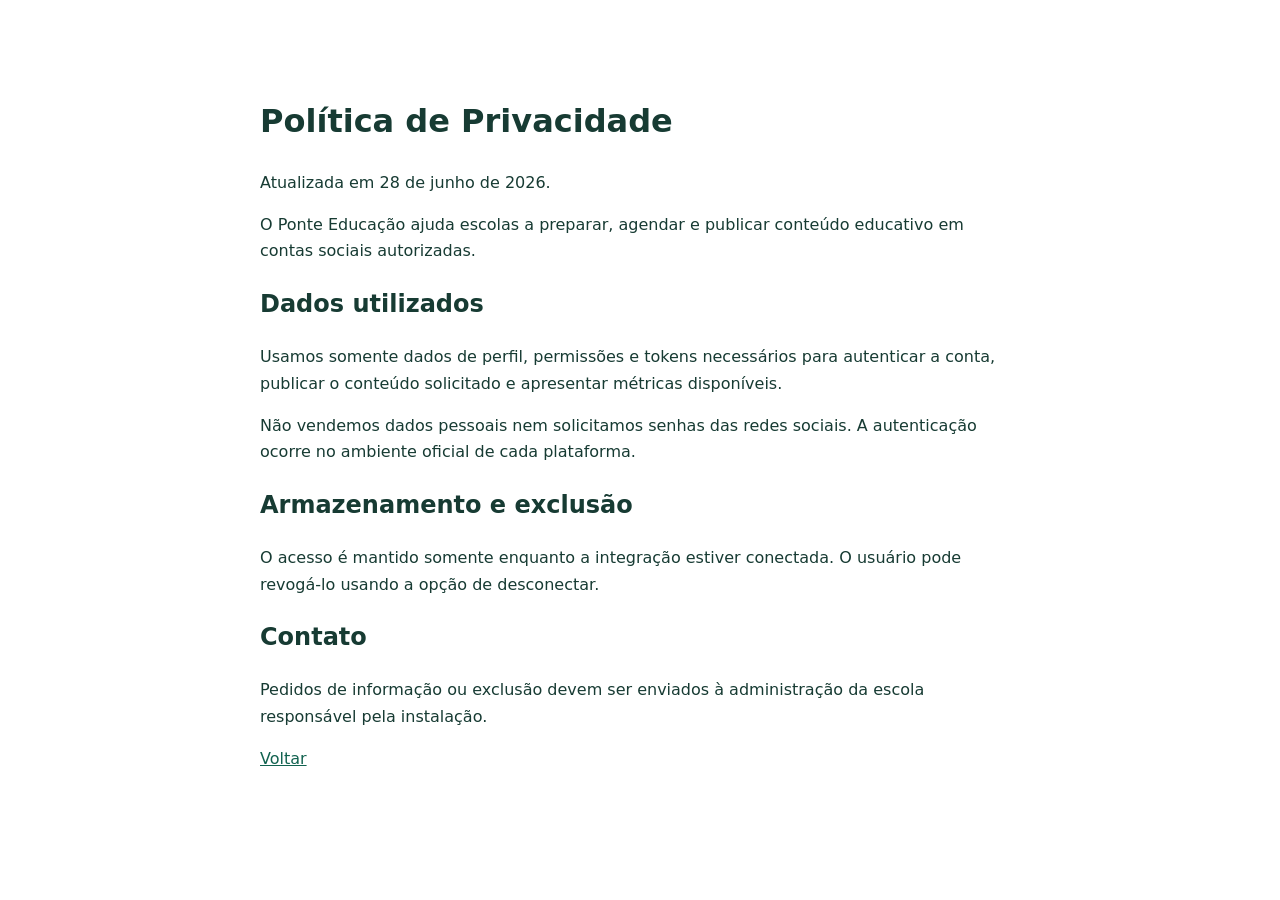
==== privacy.html @ 400f4bdd "Create privacy.html" ====
<!doctype html><html lang="pt-BR"><head><meta charset="utf-8"><meta name="viewport" content="width=device-width,initial-scale=1"><title>Privacidade — Ponte Educação</title><style>body{font-family:system-ui;max-width:760px;margin:50px auto;padding:24px;line-height:1.65;color:#173b33}a{color:#11624f}</style></head><body><h1>Política de Privacidade</h1><p>Atualizada em 28 de junho de 2026.</p><p>O Ponte Educação ajuda escolas a preparar, agendar e publicar conteúdo educativo em contas sociais autorizadas.</p><h2>Dados utilizados</h2><p>Usamos somente dados de perfil, permissões e tokens necessários para autenticar a conta, publicar o conteúdo solicitado e apresentar métricas disponíveis.</p><p>Não vendemos dados pessoais nem solicitamos senhas das redes sociais. A autenticação ocorre no ambiente oficial de cada plataforma.</p><h2>Armazenamento e exclusão</h2><p>O acesso é mantido somente enquanto a integração estiver conectada. O usuário pode revogá-lo usando a opção de desconectar.</p><h2>Contato</h2><p>Pedidos de informação ou exclusão devem ser enviados à administração da escola responsável pela instalação.</p><p><a href="index.html">Voltar</a></p></body></html>
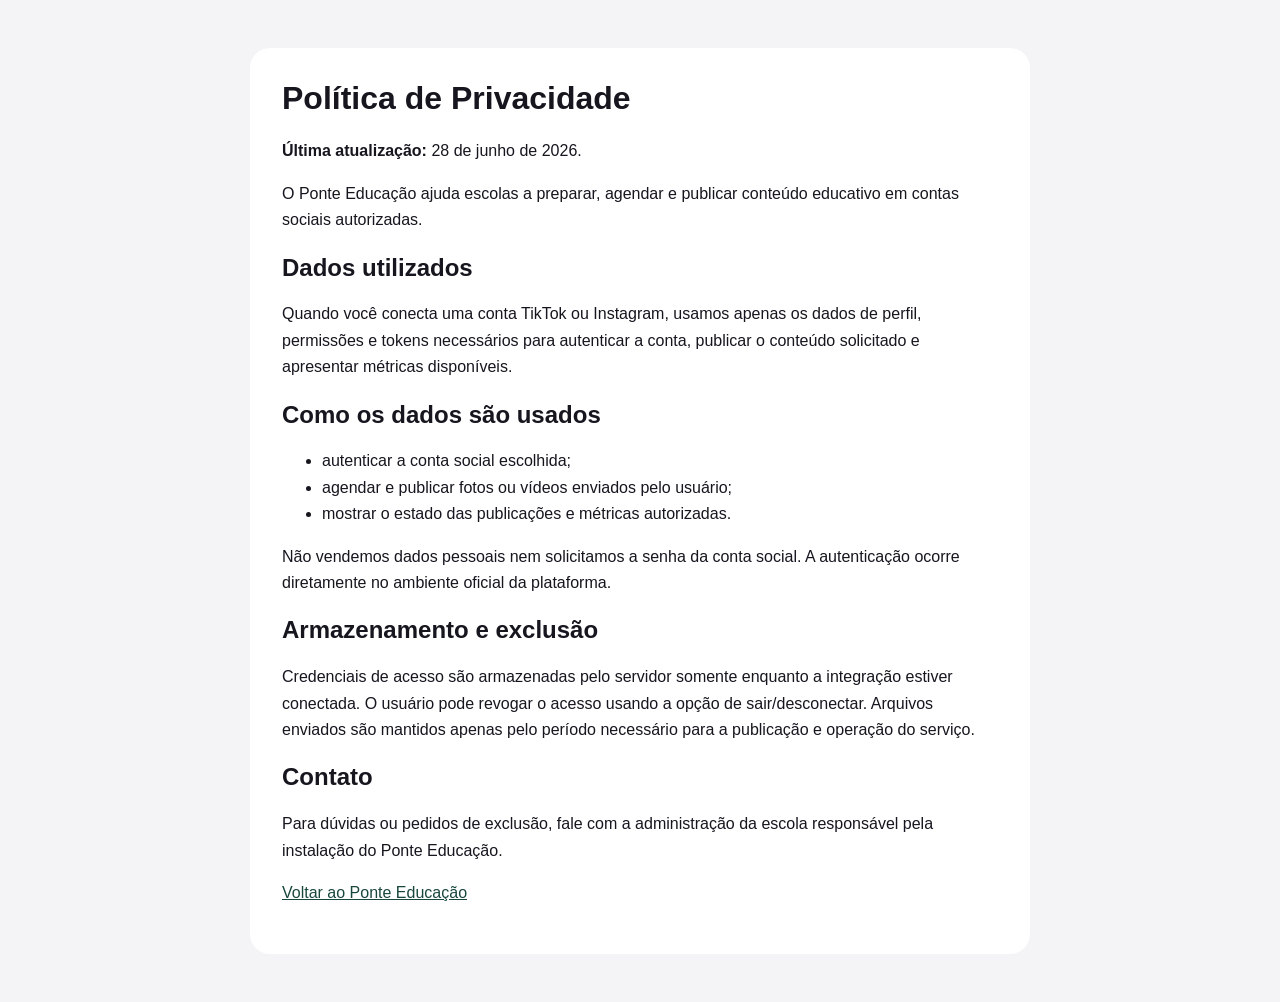
==== commit 8575e0c5: "JORELWAST-platform" ====
--- a/privacy.html
+++ b/privacy.html
@@ -1 +1,27 @@
-<!doctype html><html lang="pt-BR"><head><meta charset="utf-8"><meta name="viewport" content="width=device-width,initial-scale=1"><title>Privacidade — Ponte Educação</title><style>body{font-family:system-ui;max-width:760px;margin:50px auto;padding:24px;line-height:1.65;color:#173b33}a{color:#11624f}</style></head><body><h1>Política de Privacidade</h1><p>Atualizada em 28 de junho de 2026.</p><p>O Ponte Educação ajuda escolas a preparar, agendar e publicar conteúdo educativo em contas sociais autorizadas.</p><h2>Dados utilizados</h2><p>Usamos somente dados de perfil, permissões e tokens necessários para autenticar a conta, publicar o conteúdo solicitado e apresentar métricas disponíveis.</p><p>Não vendemos dados pessoais nem solicitamos senhas das redes sociais. A autenticação ocorre no ambiente oficial de cada plataforma.</p><h2>Armazenamento e exclusão</h2><p>O acesso é mantido somente enquanto a integração estiver conectada. O usuário pode revogá-lo usando a opção de desconectar.</p><h2>Contato</h2><p>Pedidos de informação ou exclusão devem ser enviados à administração da escola responsável pela instalação.</p><p><a href="index.html">Voltar</a></p></body></html>
+<!doctype html>
+<html lang="pt-BR">
+<head>
+  <meta charset="utf-8">
+  <meta name="viewport" content="width=device-width, initial-scale=1">
+  <title>Política de Privacidade — Ponte Educação</title>
+  <link rel="stylesheet" href="/styles.css">
+  <style>main{max-width:780px;margin:48px auto;padding:32px;background:#fff;border-radius:20px}h1{margin-top:0}p,li{line-height:1.65}a{color:#17473d}</style>
+</head>
+<body>
+  <main>
+    <h1>Política de Privacidade</h1>
+    <p><strong>Última atualização:</strong> 28 de junho de 2026.</p>
+    <p>O Ponte Educação ajuda escolas a preparar, agendar e publicar conteúdo educativo em contas sociais autorizadas.</p>
+    <h2>Dados utilizados</h2>
+    <p>Quando você conecta uma conta TikTok ou Instagram, usamos apenas os dados de perfil, permissões e tokens necessários para autenticar a conta, publicar o conteúdo solicitado e apresentar métricas disponíveis.</p>
+    <h2>Como os dados são usados</h2>
+    <ul><li>autenticar a conta social escolhida;</li><li>agendar e publicar fotos ou vídeos enviados pelo usuário;</li><li>mostrar o estado das publicações e métricas autorizadas.</li></ul>
+    <p>Não vendemos dados pessoais nem solicitamos a senha da conta social. A autenticação ocorre diretamente no ambiente oficial da plataforma.</p>
+    <h2>Armazenamento e exclusão</h2>
+    <p>Credenciais de acesso são armazenadas pelo servidor somente enquanto a integração estiver conectada. O usuário pode revogar o acesso usando a opção de sair/desconectar. Arquivos enviados são mantidos apenas pelo período necessário para a publicação e operação do serviço.</p>
+    <h2>Contato</h2>
+    <p>Para dúvidas ou pedidos de exclusão, fale com a administração da escola responsável pela instalação do Ponte Educação.</p>
+    <p><a href="/">Voltar ao Ponte Educação</a></p>
+  </main>
+</body>
+</html>
--- a/styles.css
+++ b/styles.css
@@ -0,0 +1 @@
+:root{--ink:#17151e;--muted:#777482;--line:#e8e5ec;--surface:#fff;--soft:#f7f6f9;--purple:#6c3ee8;--orange:#ff7448;font-family:Inter,Arial,sans-serif;color:var(--ink);background:#f4f3f6;font-synthesis:none}*{box-sizing:border-box}body{margin:0;min-height:100vh}.shell{display:grid;grid-template-columns:238px minmax(0,1fr);min-height:100vh}.sidebar{position:sticky;top:0;height:100vh;background:#17141d;color:#fff;padding:24px 16px;display:flex;flex-direction:column}.logo{display:flex;align-items:center;gap:10px;color:#fff;text-decoration:none;padding:0 8px 28px}.logo>span{width:36px;height:36px;border-radius:10px;display:grid;place-items:center;background:linear-gradient(135deg,var(--purple),#ad65ff);font-size:12px;font-weight:900}.logo strong{font-size:16px;letter-spacing:.02em}.logo em{font-style:normal;color:#a78af7}.sidebar nav{display:grid;gap:5px}.sidebar nav button{border:0;background:transparent;color:#aaa4b5;display:flex;align-items:center;gap:12px;padding:11px 12px;border-radius:9px;font:600 13px Inter;text-align:left;cursor:pointer}.sidebar nav button:hover,.sidebar nav button.active{background:#2b2634;color:#fff}.sidebar nav svg{width:18px}.sidebar nav b{margin-left:auto;background:#3d354c;padding:2px 7px;border-radius:99px;font-size:10px}.system-card{margin-top:auto;display:flex;gap:10px;align-items:center;background:#221e29;border:1px solid #342e3e;padding:12px;border-radius:10px}.system-card .pulse{width:8px;height:8px;border-radius:50%;background:#43d89d;box-shadow:0 0 0 5px #43d89d18}.system-card div,.sidebar-profile div{display:flex;flex-direction:column;gap:3px}.system-card b{font-size:11px}.system-card small,.sidebar-profile small{font-size:9px;color:#96909e}.sidebar-profile{display:flex;gap:9px;align-items:center;padding:18px 7px 0}.sidebar-profile img{width:34px;height:34px;border-radius:50%;object-fit:cover;background:#3a3442}.sidebar-profile b{font-size:11px}main{min-width:0;padding:0 34px 50px}.topbar{height:96px;display:flex;justify-content:space-between;align-items:center}.breadcrumb{font-size:9px;letter-spacing:.13em;color:#9a96a1}.topbar h1{margin:7px 0 0;font-size:22px}.top-actions{display:flex;gap:9px}.primary,.secondary,.ghost{border-radius:9px;min-height:40px;padding:9px 13px;display:inline-flex;align-items:center;justify-content:center;gap:7px;text-decoration:none;font:700 12px Inter;cursor:pointer}.primary{background:#1d1923;color:#fff;border:1px solid #1d1923}.secondary,.ghost{background:#fff;color:#292531;border:1px solid #ddd9e2}.ghost{width:40px;padding:0}.primary svg,.secondary svg,.ghost svg{width:16px}.view{display:none}.view.active{display:block}.profile-hero{height:270px;position:relative;border-radius:18px;overflow:hidden;background:#241c32;color:#fff;box-shadow:0 18px 60px #281a3b1f}.hero-photo{position:absolute;inset:-40px;background-size:cover;background-position:center;filter:blur(28px) saturate(1.2);transform:scale(1.13)}.hero-shade{position:absolute;inset:0;background:linear-gradient(90deg,#17131edc 0%,#21162eb0 48%,#18131c55)}.hero-content{position:absolute;left:34px;bottom:32px;display:flex;align-items:center;gap:18px}.hero-content img{width:88px;height:88px;border-radius:24px;object-fit:cover;border:3px solid #ffffff6b;background:#332b3b}.hero-content span,.eyebrow{font-size:9px;font-weight:800;letter-spacing:.13em;color:#9e7aff}.hero-content h2{font-size:25px;margin:6px 0}.hero-content p{margin:0;color:#c6c0cb;font-size:11px}.hero-actions{position:absolute;right:30px;bottom:33px;display:flex;gap:8px}.hero-actions a,.hero-actions button{border:1px solid #ffffff24;background:#ffffff13;color:#fff;border-radius:9px;padding:10px 13px;display:flex;align-items:center;gap:7px;text-decoration:none;font:700 11px Inter;cursor:pointer}.hero-actions a{background:#fff;color:#211b29}.hero-actions svg{width:15px}.metrics{display:grid;grid-template-columns:repeat(4,1fr);gap:14px;margin:18px 0}.metrics article{background:#fff;border:1px solid var(--line);border-radius:13px;padding:17px}.metrics span{display:flex;gap:7px;align-items:center;font-size:10px;color:#77717e;font-weight:700}.metrics span svg{width:15px;color:var(--purple)}.metrics strong{display:block;font-size:28px;margin:12px 0 5px}.metrics small{font-size:9px;color:#a29da7}.dashboard-grid{display:grid;grid-template-columns:minmax(0,1.5fr) minmax(300px,.8fr);gap:15px}.panel{background:#fff;border:1px solid var(--line);border-radius:14px;padding:20px}.panel-head{display:flex;justify-content:space-between;align-items:flex-start;margin-bottom:17px}.panel-head h3{margin:5px 0 0;font-size:15px}.panel-head a,.panel-head button{border:0;background:transparent;color:#6d3fe6;text-decoration:none;font:700 10px Inter;display:flex;gap:5px;align-items:center;cursor:pointer}.panel-head svg{width:13px}.pipeline{display:grid;grid-template-columns:repeat(4,1fr);gap:8px}.pipeline>div{position:relative;border:1px solid #ebe8ef;border-radius:11px;padding:14px;background:#fbfafe;display:flex;flex-direction:column;gap:7px}.pipeline>div>span{position:absolute;right:9px;top:8px;font-size:8px;color:#b2adb8}.pipeline svg{width:20px;color:var(--purple)}.pipeline b{font-size:10px}.pipeline small{font-size:8px;line-height:1.4;color:#8d8793}.drop-launch{margin-top:12px;border:1px dashed #c9b9ef;background:#f8f5ff;border-radius:11px;padding:15px;display:grid;grid-template-columns:30px 1fr 20px;align-items:center;gap:10px;color:#2d2538;text-decoration:none}.drop-launch>svg:first-child{color:var(--purple)}.drop-launch div{display:flex;flex-direction:column;gap:3px}.drop-launch b{font-size:11px}.drop-launch small{font-size:9px;color:#8a8490}.activity-list{display:grid}.activity{display:grid;grid-template-columns:32px minmax(0,1fr) auto;gap:9px;align-items:center;padding:9px 0;border-bottom:1px solid #f0edf2}.activity:last-child{border:0}.activity-icon{width:30px;height:30px;border-radius:8px;background:#f0eaff;color:#7146d9;display:grid;place-items:center}.activity-icon.published{background:#e7f8f1;color:#198461}.activity-icon.failed{background:#fff0ed;color:#c14d3c}.activity-icon svg{width:14px}.activity>div{display:flex;flex-direction:column;gap:3px;min-width:0}.activity b{font-size:10px;overflow:hidden;text-overflow:ellipsis;white-space:nowrap}.activity small,.activity time{font-size:8px;color:#9b96a1}.channels-strip{margin-top:15px}.channel-preview{display:grid;grid-template-columns:repeat(4,1fr);gap:8px}.channel-preview>div{display:flex;gap:10px;align-items:center;padding:11px;background:#f8f7fa;border-radius:9px}.channel-preview svg{width:17px;color:var(--purple)}.channel-preview span{display:flex;flex-direction:column;gap:3px}.channel-preview b{font-size:9px}.channel-preview small{font-size:8px;color:#918b97}.section-intro{padding:15px 0 24px}.section-intro h2{font-size:27px;margin:7px 0}.section-intro p{color:#817b87;font-size:12px}.studio-grid{display:grid;grid-template-columns:1.2fr .8fr;gap:16px}.studio-launch{min-height:350px;border-radius:18px;padding:34px;background:linear-gradient(135deg,#1e1828,#4e28a4 65%,#ff7148);color:#fff;text-decoration:none;display:flex;flex-direction:column;align-items:flex-start}.studio-launch>svg{width:42px;height:42px}.studio-launch h3{font-size:29px;margin:55px 0 10px}.studio-launch p{max-width:520px;color:#d7cfdf;line-height:1.6}.studio-launch span{margin-top:auto;font-size:12px;font-weight:800;display:flex;gap:6px}.studio-launch span svg{width:15px}.feature-stack{display:grid;gap:10px}.feature-stack>div{background:#fff;border:1px solid var(--line);border-radius:14px;padding:20px;display:grid;grid-template-columns:35px 1fr;gap:3px 10px}.feature-stack svg{grid-row:1/3;width:23px;color:var(--purple)}.feature-stack b{font-size:12px}.feature-stack small{font-size:9px;color:#88828e}.channel-grid,.accounts-grid{display:grid;grid-template-columns:repeat(3,1fr);gap:13px}.channel-card{background:#fff;border:1px solid var(--line);border-radius:13px;padding:16px;display:grid;grid-template-columns:38px 1fr auto;gap:11px;align-items:center}.channel-card.enabled{border-color:#c7b7ed;box-shadow:0 8px 25px #6d42d50d}.channel-icon{width:38px;height:38px;border-radius:10px;background:#f1ebff;color:var(--purple);display:grid;place-items:center}.channel-icon svg{width:18px}.channel-card div{display:flex;flex-direction:column;gap:4px}.channel-card b{font-size:11px}.channel-card small{font-size:8px;color:#8e8994;line-height:1.4}.channel-card em{font-style:normal;font-size:8px;color:#756e7c;background:#f1eff3;padding:4px 6px;border-radius:99px}.channel-card.enabled em{background:#e5f7ef;color:#157a59}.table-wrap{overflow:auto;padding:0}table{width:100%;border-collapse:collapse}th,td{text-align:left;padding:14px 17px;border-bottom:1px solid #efedf1;font-size:10px}th{font-size:8px;text-transform:uppercase;letter-spacing:.08em;color:#96919c}td:first-child{display:flex;flex-direction:column;gap:4px;min-width:240px}td small{font-size:8px;color:#97919d}.post-state,.ai-state{padding:4px 7px;border-radius:99px;background:#eeebf1;font-size:8px}.post-state.published,.ai-state.ready{background:#e4f7ee;color:#147b59}.post-state.failed,.ai-state.failed{background:#ffebe7;color:#b84434}.ai-state.pending,.ai-state.analyzing{background:#eee7ff;color:#6538cc}.account-actions{display:flex;gap:9px;margin-bottom:18px}.account-card{position:relative;overflow:hidden;background:#fff;border:1px solid var(--line);border-radius:14px;min-height:230px}.account-cover{height:100px;background:linear-gradient(135deg,#6336d1,#fd7549);background-size:cover;background-position:center;filter:saturate(.8)}.account-card>img{position:absolute;left:18px;top:68px;width:64px;height:64px;border-radius:18px;border:4px solid #fff;object-fit:cover;background:#eee}.account-card>div:last-child{padding:44px 18px 18px;display:flex;flex-direction:column;gap:4px}.account-card b{font-size:13px}.account-card small{font-size:10px;color:#89838f}.account-card span{margin-top:10px;color:#16805d;font-size:9px;display:flex;gap:5px;align-items:center}.account-card span svg{width:13px}.empty{padding:30px;text-align:center;color:#9b96a1;font-size:10px}.account-empty{background:#fff;border:1px dashed #cfc9d4;border-radius:13px;display:flex;flex-direction:column;gap:5px}.toast{position:fixed;right:22px;bottom:22px;background:#201a28;color:#fff;padding:11px 15px;border-radius:9px;font-size:11px;opacity:0;transform:translateY(10px);transition:.2s}.toast.show{opacity:1;transform:none}@media(max-width:1100px){.pipeline{grid-template-columns:repeat(2,1fr)}.metrics{grid-template-columns:repeat(2,1fr)}.channel-preview{grid-template-columns:repeat(2,1fr)}.channel-grid,.accounts-grid{grid-template-columns:repeat(2,1fr)}}@media(max-width:820px){.shell{grid-template-columns:1fr}.sidebar{position:static;height:auto;flex-direction:row;align-items:center;padding:12px}.logo{padding:0}.sidebar nav{display:flex;margin-left:auto}.sidebar nav button span,.sidebar nav b,.system-card,.sidebar-profile{display:none}main{padding:0 16px 40px}.dashboard-grid,.studio-grid{grid-template-columns:1fr}.profile-hero{height:330px}.hero-actions{left:28px;right:auto;bottom:24px}.hero-content{top:35px;bottom:auto;left:28px;align-items:flex-start}.hero-content img{width:72px;height:72px}.channel-grid,.accounts-grid{grid-template-columns:1fr}}@media(max-width:560px){.topbar{height:82px}.topbar h1{font-size:17px}.top-actions .ghost{display:none}.profile-hero{height:360px}.hero-content{flex-direction:column}.metrics{grid-template-columns:1fr 1fr}.pipeline,.channel-preview{grid-template-columns:1fr}.hero-actions{flex-direction:column}.channel-grid{grid-template-columns:1fr}.sidebar nav button{padding:9px}.sidebar nav svg{width:16px}.logo strong{display:none}}
